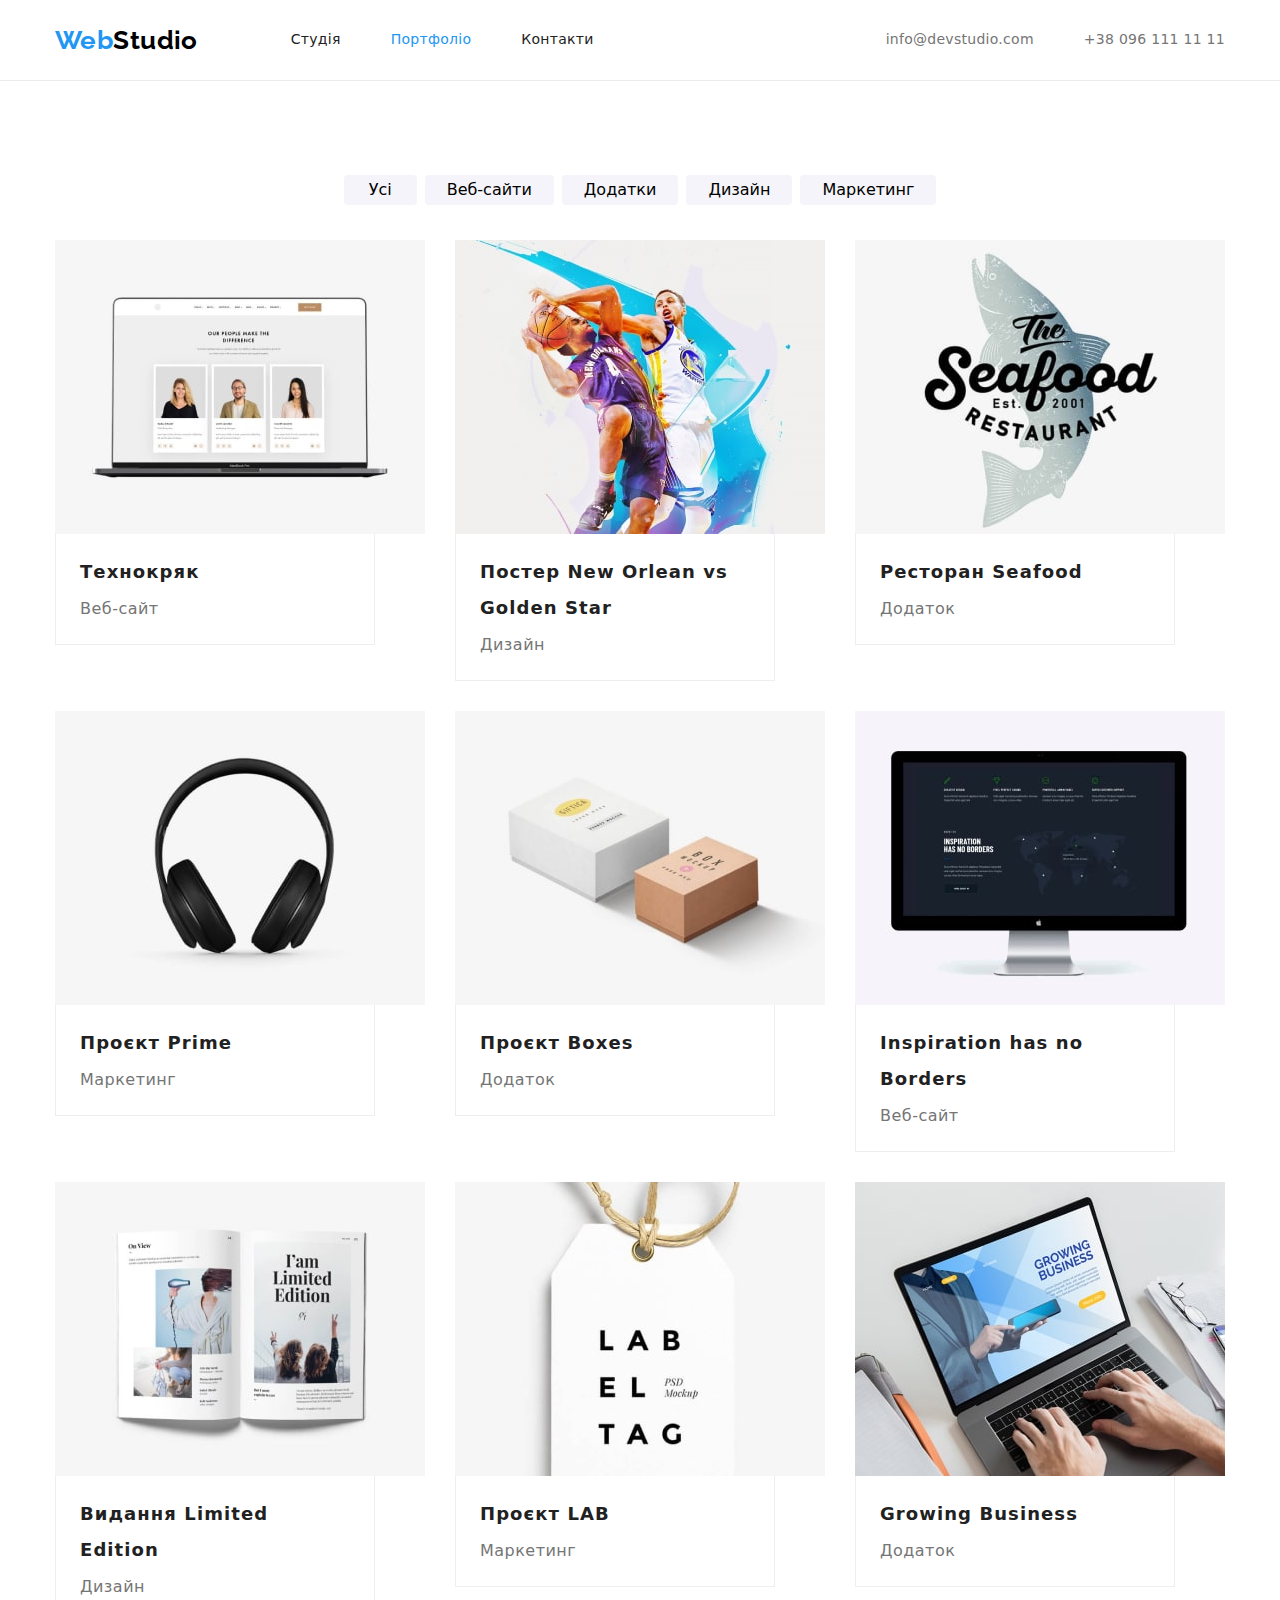
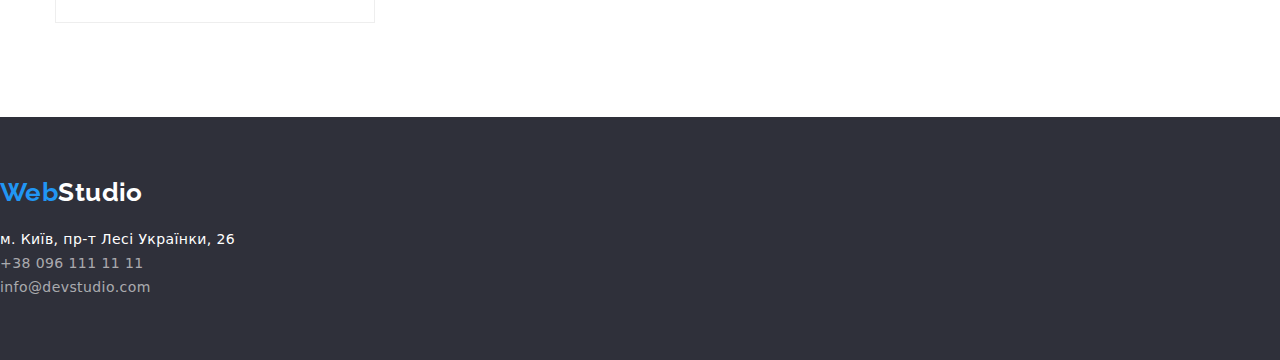
==== portfolio.html @ f838eb52 "hm3" ====
<!DOCTYPE html>
<html lang="uk">
<head>
    <meta charset="UTF-8">
    <meta http-equiv="X-UA-Compatible" content="IE=edge">
    <meta name="viewport" content="width=device-width, initial-scale=1.0">
    <title>portfolio</title>
    <link rel="preconnect" href="https://fonts.googleapis.com"> 
    <link rel="preconnect" href="https://fonts.gstatic.com" crossorigin> 
    <link href="https://fonts.googleapis.com/css2?family=Raleway:wght@700&family=Roboto:wght@400;500;700;900&display=swap" rel="stylesheet">
    <link rel="stylesheet" href="./css/styles.css">
    <link rel="stylesheet" href="https://cdnjs.cloudflare.com/ajax/libs/modern-normalize/1.1.0/modern-normalize.min.css">
    
</head>
<body>
    <header class="header">
        <div class="container main-nav">
            <a class="header-logo" href="./index.html">Web<span class="header-logo-in">Studio</span></a>
        <nav>
            <ul class="header-nav list">
                <li class="iteam"><a class="header-link" href="./index.html">Студія</a></li>
                <li class="iteam"><a class="header-link current" href="./portfolio.html">Портфоліо</a></li>
                <li class="iteam"><a class="header-link" href="#">Контакти</a></li>
            </ul>
        </nav>
           <ul class="contacts list">
            <li class="iteam"><a class="ul-contacts" href="mailto:info@devstudio.com">info@devstudio.com</a></li>
            <li class="iteam"><a class="ul-contacts" href="tel:+380961111111">+38 096 111 11 11</a></li>
           </ul>
        </div>
        
    </header> 

    <main>
    <section class="program">
            <h1 style="visibility: hidden; font-size: 0px">portfolio</h1>
    <div class="container">
        <ul class="button list">
            <li class="item"><button class="button-tipe in" type="button">Усі</button></li>
            <li class="item"><button class="button-tipe" type="button">Веб-сайти</button></li>
            <li class="item"><button class="button-tipe" type="button">Додатки</button></li>
            <li class="item"><button class="button-tipe" type="button">Дизайн</button></li>
            <li class="item"><button class="button-tipe" type="button">Маркетинг</button></li>
        </ul>
        <ul class="program-uptitle list">
            <li class="portfolio-program">
                <a class="program-link" href=""><img src="./images/mark/mark1-min.jpg" width="370" alt="">
                    <div class="border"> 
                        <h2 class="program-list">Технокряк</h2>
                        <p class="program-text">Веб-сайт</p>
                    </div>
                </a>
            </li>
            <li class="portfolio-program"><a class="program-link" href=""><img src="./images/mark/mark2-min.jpg" width="370" alt="">
                <div class="border"> 
                    <h2 class="program-list">Постер New Orlean vs Golden Star</h2>
                    <p class="program-text">Дизайн</p> 
                </div>
                </a>
            </li>
            <li class="portfolio-program"><a class="program-link" href=""><img src="./images/mark/mark3-min.jpg" width="370" alt="">
                <div class="border">  
                    <h2 class="program-list">Ресторан Seafood</h2>
                    <p class="program-text">Додаток</p>
                </div>
                </a>
            </li>
            <li class="portfolio-program"><a class="program-link" href=""><img src="./images/mark/mark4-min.jpg" width="370" alt="">
                <div class="border"> 
                    <h2 class="program-list">Проєкт Prime</h2>
                    <p class="program-text">Маркетинг</p>
                </div>
                </a>
            </li>
            <li class="portfolio-program"><a class="program-link" href=""><img src="./images/mark/mark5-min.jpg" width="370" alt="">
                <div class="border"> 
                    <h2 class="program-list">Проєкт Boxes</h2>
                    <p class="program-text">Додаток</p>
                </div>
                </a>
            </li>
            <li class="portfolio-program"><a class="program-link" href=""><img src="./images/mark/mark6-min.jpg" width="370" alt="">
                <div class="border"> 
                    <h2 class="program-list">Inspiration has no Borders</h2>
                    <p class="program-text">Веб-сайт</p>
                </div>
                </a>
            </li>
             <li class="portfolio-program"><a class="program-link" href=""><img src="./images/mark/mark7-min.jpg" width="370" alt="">
                <div class="border"> 
                    <h2 class="program-list">Видання Limited Edition</h2> 
                    <p class="program-text">Дизайн</p>
                </div>
                 </a>
            </li>
             <li class="portfolio-program"><a class="program-link" href=""><img src="./images/mark/mark8-min.jpg" width="370" alt="">
                <div class="border"> 
                    <h2 class="program-list">Проєкт LAB</h2>
                    <p class="program-text">Маркетинг</p>
                </div>
                </a>
            </li>
             <li class="portfolio-program"><a class="program-link" href=""><img src="./images/mark/mark9-min.jpg" width="370" alt="">
                <div class="border">
                    <h2 class="program-list">Growing Business</h2>
                    <p class="program-text">Додаток</p>
                </div>
                </a>
            </li>
         </ul>
        </div>
     </section>
    </main>
    <footer class="footer">
        <a class="footer-logo" href="./index.html">Web<span class="header-logo-on">Studio</span></a></a>
        <address class="footer-adsress">
            <ul class="footer-nav list">
            <li>
                <a class="footer-card" href="https://goo.gl/maps/EN5gANRRtpkk6Nzp8" target="_blank" rel="noopener noreferrer">м. Київ, пр-т Лесі Українки, 26 </a>
            </li>
            <li>
                <a class="footer-text" href="tel:+380961111111">+38 096 111 11 11</a>
            </li>
            <li>
                <a class="footer-text" href="mailto:info@devstudio.com">info@devstudio.com</a>
            </li>
            </ul>
        </address>
    </footer>
</body>
</html>
---- css/styles.css ----
html{
    box-sizing: border-box;
    }

    /* *, 
    *::before, 
    *::after{
        box-sizing: inherit;
    } */

    /* *,
*::before,
*::after {
  box-sizing: border-box;
} */

/* Решта коду */


:root{
    --color-HexachromeBlack: #212121;
    --color-darkBlue: #2196F3;
    --color-white:#FFFFFF;
    --color-Hex:#F5F5F5;
}


body{
    font-family: 'Roboto', sans-serif;
    background-color:var(--color-white);
    color: #212121;
    letter-spacing: 0.03em;
    font-size: 14px;
    line-height: 1.71;
    margin: 0;
}
h1,
h2,
h3,
h4,
p,
ul
{
    padding: 0;
}

ul
{text-decoration: none;}


.header-nav-link{
    text-decoration: none;
}


.list{
    list-style: none;
    margin: 0;
    padding: 0;
}

.header {
    background-color: var(--color-white);
}

.footer{
    background-color: #2F303A;
}


.container{                                                   
    width: 1200px;
	padding-left: 15px;
	padding-right: 15px;
	margin: 0 auto;
}

img {
    display: block;
    max-width: 100%;
    height: auto;
  }



/*-------HEADER-----*/

.header{
     padding-top: 0;
     padding-bottom: 0;
     border-bottom:1px solid #ECECEC;
}

.main-nav{
    display: flex;
    align-items: center;
}

.header-nav{
    display: flex;
    margin-left: 93px;
}

.header-nav .iteam + .iteam{
    margin-left: 50px;
}

.contacts {
    display: flex;
    margin-left: auto;
}

.contacts .iteam + .iteam{
    margin-left: 50px;
}

.header-logo {
    display: block;
}

.header-logo,
.footer-logo{
    font-family: 'Raleway';
    font-style: normal;
    text-decoration: none;
    font-weight: 700;
    font-size: 26px;
    line-height: 1.19;
    color: var(--color-darkBlue);
}

.header-logo-in{
    color:#000000;
}

.header-logo-on{
    color: var(--color-white);
}

.header-link.current{
    color: var(--color-darkBlue);
    text-decoration: none;
}


.header-link,
.ul-contacts {  
    padding-top: 32px;
    padding-bottom: 32px;
    display: block;

    font-weight: 500;
    line-height: 1.14;
    letter-spacing: 0.02em;
    color: var(--color-HexachromeBlack);
    text-decoration: none;
}

.header-link:hover,
.header-link:focus,
.ul-contacts:hover,
.ul-contacts:focus,
.footer-text:hover,
.footer-text:focus
{
    color: var(--color-darkBlue);
}

.ul-contacts{
    font-weight: 500;
    line-height: 1.14;
    letter-spacing: 0.02em;
    color: #757575;
    text-decoration: none;
}

/*-------MAIN особливості--------*/

.hero{
    margin: auto;

    background: #2F303A;
    text-align: center;
}

.hero-text{
    width: 696px;
    height: 120px;
    left: 452px;
    top: 280px;
    margin-top: 0;
    margin-bottom: 30px;
    margin-left: auto;
    margin-right: auto;

    font-weight: 900;
    font-size: 44px;
    line-height: 1.36;
    letter-spacing: 0.06em;
    text-transform: uppercase;
    color: var(--color-white);
}

.hero-button{
    padding: 10px 32px;
    min-width: 216px;
    margin: auto;

    font-weight: 700;
    font-size: 16px;
    line-height: 1.87;
    letter-spacing: 0.06em;
    color: var(--color-white); 
    background: var(--color-darkBlue);
    border-radius: 4px; 
    cursor: pointer; 
    text-align:center;
    border: none;
}

.hero-button:hover,
.hero-button:focus{
    background:#188CE8;
}

/*------НАШІ ПЕРЕВАГИ-----*/


.sections {
    padding-top: 94px;
    padding-bottom: 0;
} 

.feature-list{
    display: flex;
    gap: 30px;
}

.feature-list .iteam{
    flex-basis: calc((100% - 90px) / 4);
}
.feature-link{
    margin-top: 0;
    margin-bottom: 10px;

    font-weight: 700;
    line-height: 1.14;
    text-transform: uppercase;
    color: var(--color-HexachromeBlack);
}


.feature-text{
    margin-top: 0;
    margin-bottom: 0;

    font-size: 14px;
    line-height: 1.71;
    letter-spacing: 0.03em;
    color: #757575;
}

.feature-list.list{
    min-width: 270px;
}


/*------чим ми займаємося-----*/


.work{
    padding-top: 94px;
    padding-bottom: 94px;
}

.work-title{
    margin-top: 0;
    margin-bottom: 50px;

    font-weight: 700;
    font-size: 36px;
    line-height: 1.16;
    color: var(--color-HexachromeBlack);
    text-align: center;
}

.work-nav{
    display: flex;
    gap: 30px;
}

/*-----НАША КОМАНДА------*/

.team{
    background: #F5F4FA;
    padding-top: 94px;
    padding-bottom: 94px;

}
.team-nav{
    background: #F5F4FA;
    gap: 30px;
    display: flex;
}

.team-nav.team-body{
    flex-basis: calc((100% - 90px) / 4);
}

.team-uptitle{
    margin-top: 0;
    margin-bottom: 50px;

    font-weight: 700;
    font-size: 36px;
    line-height: 42px;
    color: var(--color-HexachromeBlack);
    text-align: center;
}         

.team-heros{
    margin-top: 30px;
    margin-bottom: 10px;
    font-weight: 500;
    font-size: 16px;
    line-height: 1.1875;
    color: var(--color-HexachromeBlack);
    text-align: center;
}
.team-text{
    margin-top: 0;
    margin-bottom: 30px;
    font-size: 16px;
    line-height: 1.1875;
    color: #757575;
    text-align: center;
}

.team-body{
    background: #FFFFFF;
    box-shadow: 0px 1px 3px rgba(0, 0, 0, 0.12), 0px 1px 1px rgba(0, 0, 0, 0.14), 0px 2px 1px rgba(0, 0, 0, 0.2);
    border-radius: 0px 0px 4px 4px;
    /* width: 270px; */
}




/* .container.container-team{
    margin-top: 94px;
    padding-top: 0;
    padding-bottom: 94px;
} */

/*-----footer-------*/


.footer{
    padding-top: 60px;
    padding-bottom: 60px;
}

.footer-logo{
    display: block;
    margin-bottom: 20px;
}
 
.footer-adsress{
    margin-top: 20px;
    margin-bottom: 0;
}

.footer-adsress > 
.footer-nav >
.footer-cards{
    margin-bottom: 9px;
}
 
.footer-adsress{
    font-style: normal;
}

.footer-card{
    color: var(--color-white);
    text-decoration: none;
    
}

.footer-text{
    color: rgba(255, 255, 255, 0.6);
    text-decoration: none;
}

.feature-text > .footer-text{
    margin-bottom: 0;
}


               /*------PORTFOLIO-------*/

/*---filter---*/


.program{
    background: #FFFFFF;
    padding-bottom: 94px;
    padding-top: 94px;

}



.button{
    font-weight: 500;
    font-size: 16px;
    line-height: 1.62;
    cursor: pointer;
}

.button-tipe{
    padding: 6px 22px;
    flex-wrap: wrap;

    border-radius: 4px;
    border:none;
    background: #F5F4FA;
    text-align: center;
    cursor: pointer;
}

.button.list{
    display: flex;
    align-items: center;
    justify-content: center;
}

.button.list .item + .item{
    margin-left: 8px;
}

.button-tipe.in{
    padding: 6px 25px;
}


.button-tipe:hover,
.button-tipe:focus{
    color: var(--color-white);
    background-color: var(--color-darkBlue);
}

/*-----заголовки------*/


.portfolio-program{
   /* width: calc((100% - 60px)/3);
    margin-right: 30px; */
}

.program-uptitle{
    padding-top: 35px;
    display: flex;
    flex-wrap: wrap;
    gap: 30px;
    justify-content: center;

}

.program-list{
    margin-top: 0;
    margin-bottom: 4px;


    font-weight: 700;
    font-size: 18px;
    line-height: 2;
    letter-spacing: 0.06em;
    color: var(--color-HexachromeBlack);
    text-decoration: none;
}
.program-text{
    margin-top: 0;
    margin-bottom: 0;

    font-size: 16px;
    line-height: 1.875;
    color: #757575;
    letter-spacing: 0.03em;
}
.program-link{
    text-decoration: none;
}

.border{
    width: 320px;
    border: 1px solid #EEEEEE;
    padding: 20px 24px;
    border-top: 0;
}
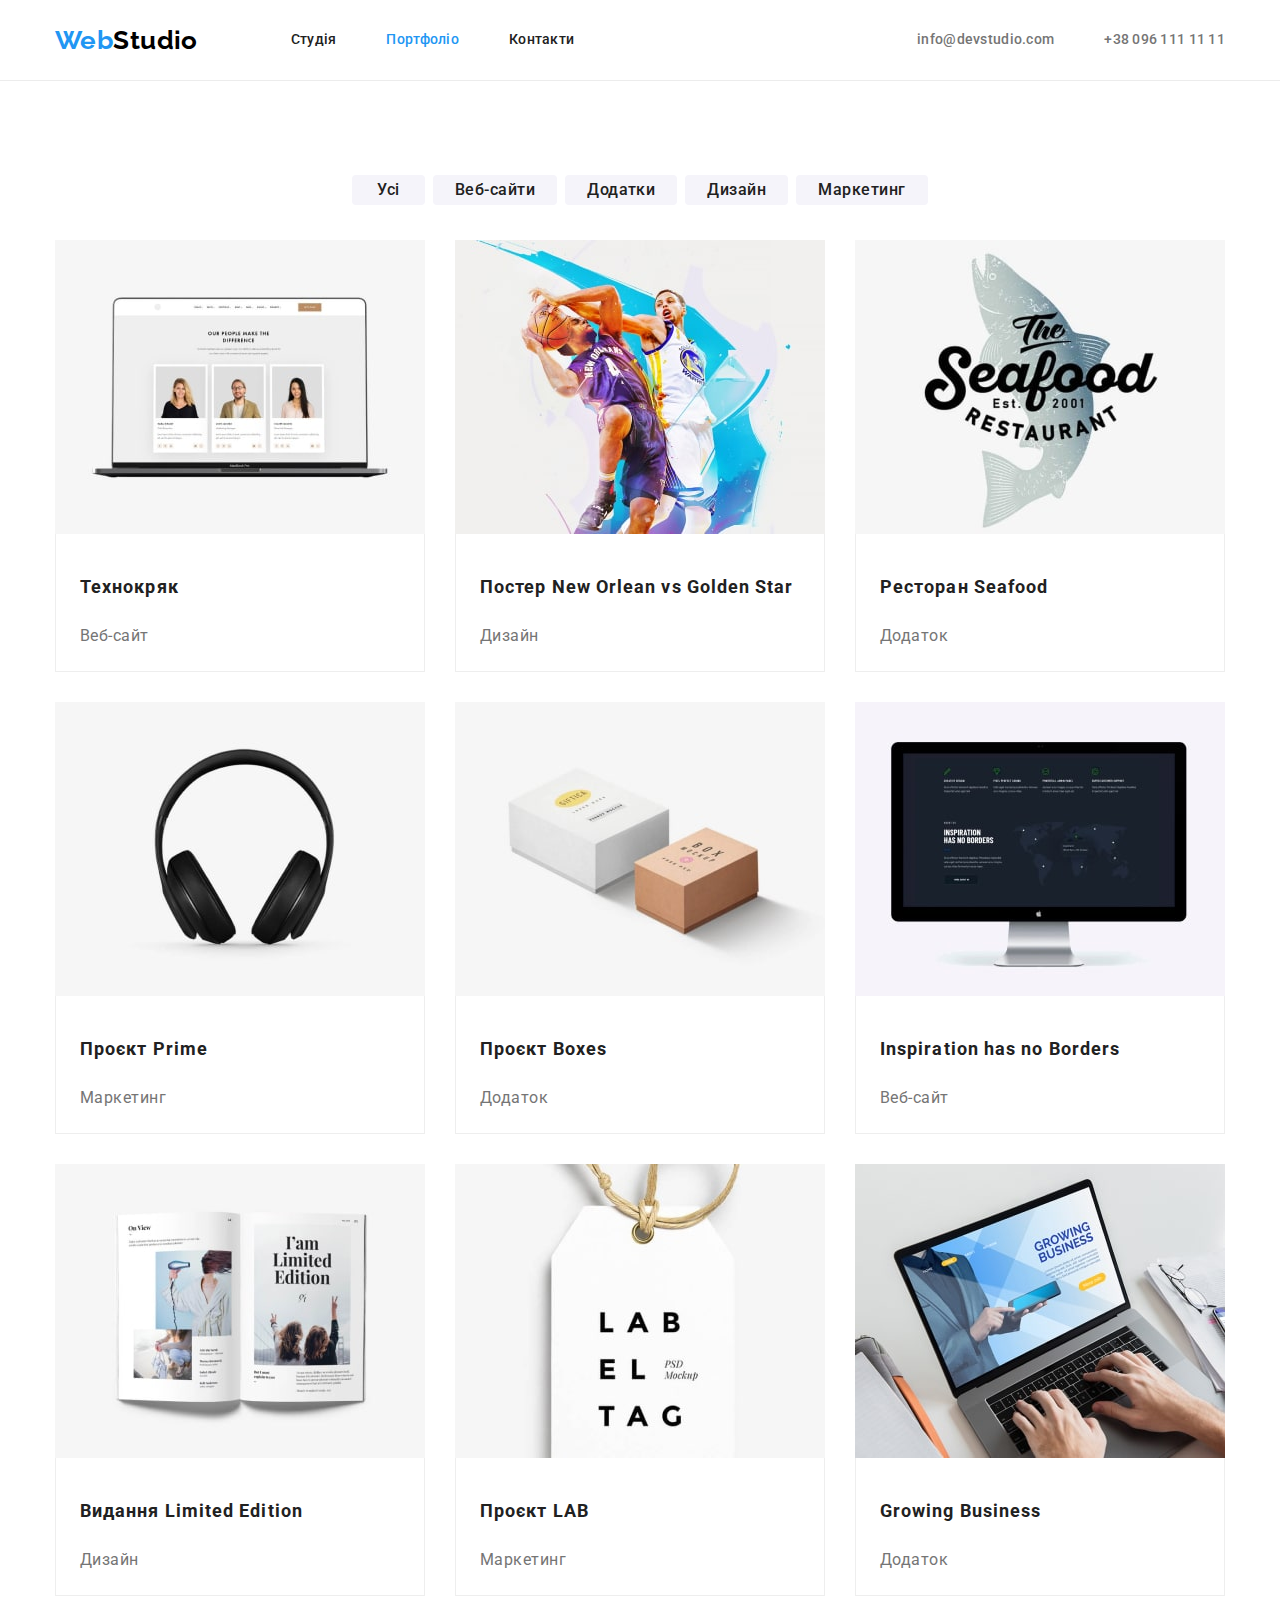
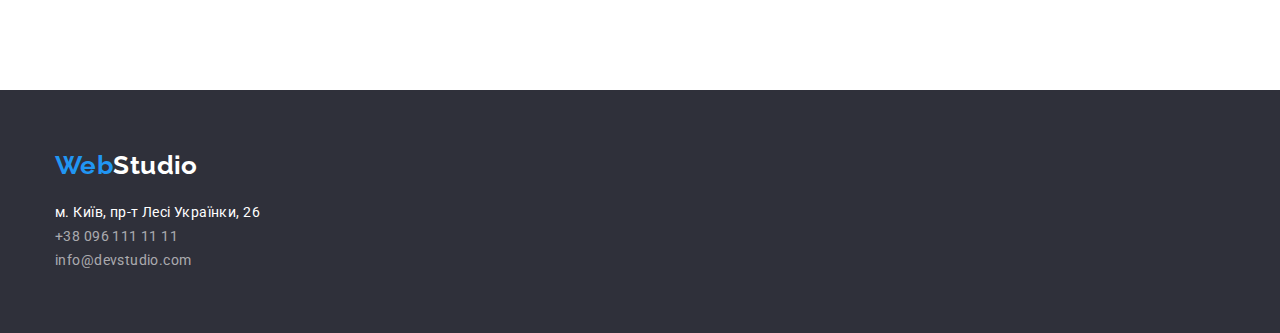
==== commit d1ca539c: "hm3" ====
--- a/portfolio.html
+++ b/portfolio.html
@@ -8,9 +8,8 @@
     <link rel="preconnect" href="https://fonts.googleapis.com"> 
     <link rel="preconnect" href="https://fonts.gstatic.com" crossorigin> 
     <link href="https://fonts.googleapis.com/css2?family=Raleway:wght@700&family=Roboto:wght@400;500;700;900&display=swap" rel="stylesheet">
+    <link rel="stylesheet" href="https://cdnjs.cloudflare.com/ajax/libs/modern-normalize/1.1.0/modern-normalize.min.css">
     <link rel="stylesheet" href="./css/styles.css">
-    <link rel="stylesheet" href="https://cdnjs.cloudflare.com/ajax/libs/modern-normalize/1.1.0/modern-normalize.min.css">
-    
 </head>
 <body>
     <header class="header">
@@ -112,20 +111,21 @@
      </section>
     </main>
     <footer class="footer">
-        <a class="footer-logo" href="./index.html">Web<span class="header-logo-on">Studio</span></a></a>
-        <address class="footer-adsress">
-            <ul class="footer-nav list">
-            <li>
-                <a class="footer-card" href="https://goo.gl/maps/EN5gANRRtpkk6Nzp8" target="_blank" rel="noopener noreferrer">м. Київ, пр-т Лесі Українки, 26 </a>
-            </li>
-            <li>
-                <a class="footer-text" href="tel:+380961111111">+38 096 111 11 11</a>
-            </li>
-            <li>
-                <a class="footer-text" href="mailto:info@devstudio.com">info@devstudio.com</a>
-            </li>
-            </ul>
-        </address>
+        <div class="container"><a class="footer-logo" href="./index.html">Web<span class="header-logo-on">Studio</span></a></a>
+            <address class="footer-adsress">
+                <ul class="footer-nav list">
+                <li>
+                    <a class="footer-card" href="https://goo.gl/maps/EN5gANRRtpkk6Nzp8" target="_blank" rel="noopener noreferrer">м. Київ, пр-т Лесі Українки, 26 </a>
+                </li>
+                <li>
+                    <a class="footer-text" href="tel:+380961111111">+38 096 111 11 11</a>
+                </li>
+                <li>
+                    <a class="footer-text" href="mailto:info@devstudio.com">info@devstudio.com</a>
+                </li>
+                </ul>
+            </address>
+        </div>
     </footer>
 </body>
 </html>
--- a/css/styles.css
+++ b/css/styles.css
@@ -2,19 +2,7 @@
     box-sizing: border-box;
     }
 
-    /* *, 
-    *::before, 
-    *::after{
-        box-sizing: inherit;
-    } */
-
-    /* *,
-*::before,
-*::after {
-  box-sizing: border-box;
-} */
-
-/* Решта коду */
+    
 
 
 :root{
@@ -38,26 +26,28 @@
 h2,
 h3,
 h4,
-p,
+p,{
+    margin: 0;
+}
+
 ul
-{
-    padding: 0;
-}
-
-ul
-{text-decoration: none;}
-
-
-.header-nav-link{
-    text-decoration: none;
-}
-
-
-.list{
+{text-decoration: none;
     list-style: none;
     margin: 0;
     padding: 0;
 }
+
+
+.header-nav-link{
+    text-decoration: none;
+}
+
+
+/* .list{
+    list-style: none;
+    margin: 0;
+    padding: 0;
+} */
 
 .header {
     background-color: var(--color-white);
@@ -178,6 +168,7 @@
 
 .hero{
     margin: auto;
+    padding: 200px 0;
 
     background: #2F303A;
     text-align: center;
@@ -417,6 +408,7 @@
     cursor: pointer;
 }
 
+
 .button-tipe{
     padding: 6px 22px;
     flex-wrap: wrap;
@@ -426,7 +418,12 @@
     background: #F5F4FA;
     text-align: center;
     cursor: pointer;
-}
+    font-weight: 500;
+    letter-spacing: 0.03em;
+    color: #212121;
+
+}
+
 
 .button.list{
     display: flex;
@@ -439,8 +436,8 @@
 }
 
 .button-tipe.in{
-    padding: 6px 25px;
-}
+    padding: 6px 25px;}
+
 
 
 .button-tipe:hover,
@@ -458,7 +455,7 @@
 }
 
 .program-uptitle{
-    padding-top: 35px;
+    margin-top: 35px;
     display: flex;
     flex-wrap: wrap;
     gap: 30px;
@@ -467,7 +464,6 @@
 }
 
 .program-list{
-    margin-top: 0;
     margin-bottom: 4px;
 
 
@@ -478,21 +474,24 @@
     color: var(--color-HexachromeBlack);
     text-decoration: none;
 }
+
 .program-text{
-    margin-top: 0;
+    /* margin-top: 0; */
     margin-bottom: 0;
 
+    font-weight: 400;
     font-size: 16px;
     line-height: 1.875;
     color: #757575;
     letter-spacing: 0.03em;
 }
+
 .program-link{
     text-decoration: none;
 }
 
 .border{
-    width: 320px;
+    width: 370px;
     border: 1px solid #EEEEEE;
     padding: 20px 24px;
     border-top: 0;
